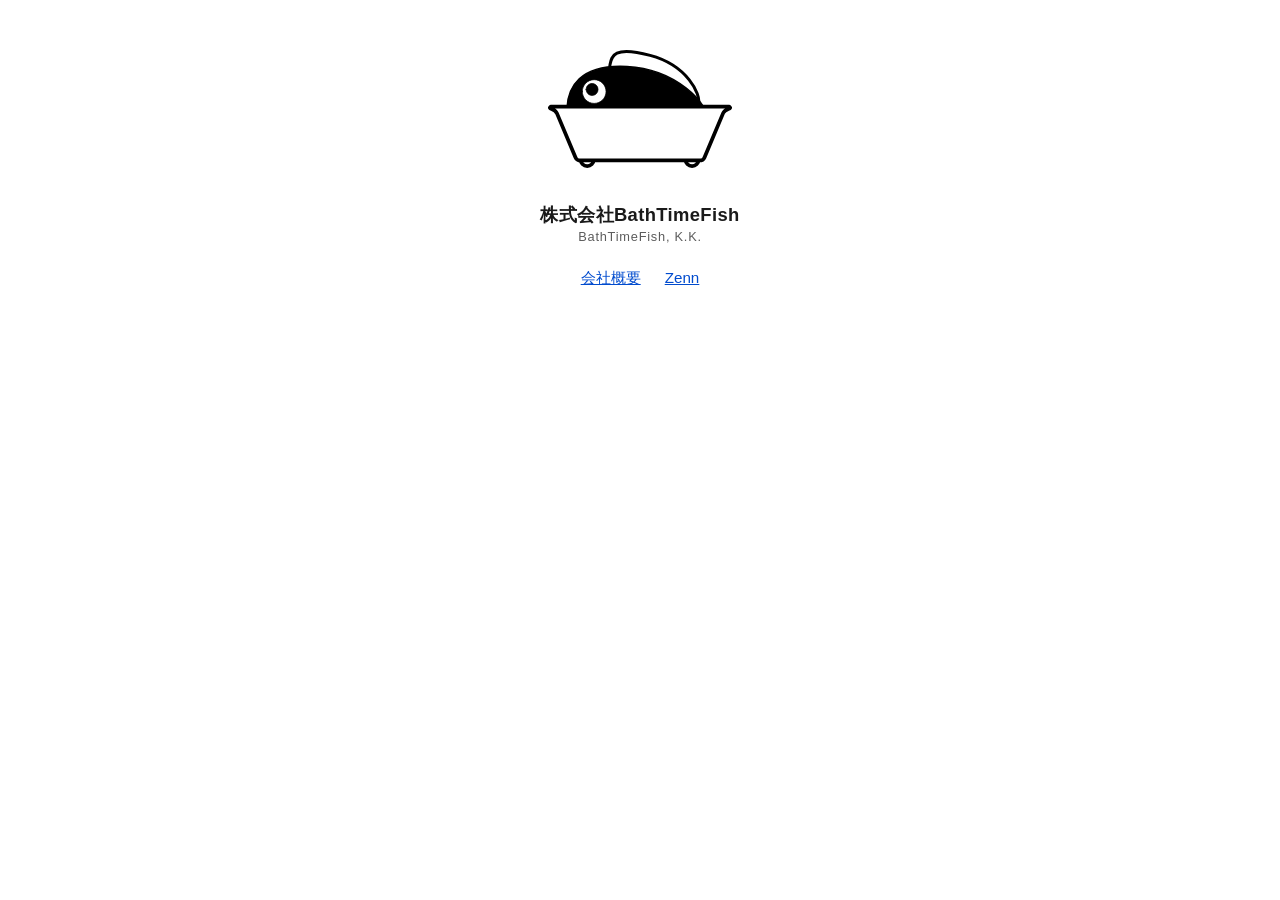
==== index.html @ 5173afb1 "add company page" ====
<!DOCTYPE html>
<html lang="ja">
<head>
<meta charset="UTF-8">
<meta name="viewport" content="width=device-width, initial-scale=1.0, maximum-scale=1.0">
<title>株式会社BathTimeFish</title>
<meta name="description" content="株式会社BathTimeFish（BathTimeFish, K.K.）— IoT・現場業務向けソフトウェアの開発。">
<link rel="shortcut icon" type="image/svg+xml" href="bathtimefish.svg">
<link rel="alternate icon" type="image/png" href="bathtimefish.png">
<link rel="stylesheet" href="css/default.css">
</head>
<body>
<main role="main">
<div id="logo"><a href="company.html"><img src="bathtimefish.svg" alt="BathTimeFish"></a></div>
<p id="company-name">株式会社BathTimeFish<span>BathTimeFish, K.K.</span></p>
<nav>
<a href="company.html">会社概要</a>
<a href="https://zenn.dev/bathtimefish">Zenn</a>
</nav>
</main>
<script>
  (function(i,s,o,g,r,a,m){i['GoogleAnalyticsObject']=r;i[r]=i[r]||function(){
  (i[r].q=i[r].q||[]).push(arguments)},i[r].l=1*new Date();a=s.createElement(o),
  m=s.getElementsByTagName(o)[0];a.async=1;a.src=g;m.parentNode.insertBefore(a,m)
  })(window,document,'script','//www.google-analytics.com/analytics.js','ga');

  ga('create', 'UA-46831912-1', 'bathtimefish.com');
  ga('send', 'pageview');

</script>
</body>
</html>
---- css/default.css ----
body {
	margin: 0;
	padding: 0;
}

main {
	text-align: center;
}

div#logo {
	margin: 50px 0 30px 0;
}

div#logo > a:hover {
	opacity: 0.7;
}
p#company-name {
	margin: 0 0 24px 0;
	font-family: -apple-system, BlinkMacSystemFont, "Hiragino Sans", "Noto Sans JP", "Yu Gothic", Meiryo, sans-serif;
	font-size: 1.15rem;
	font-weight: 700;
	letter-spacing: 0.02em;
	color: #1a1a1a;
}

p#company-name > span {
	display: block;
	margin-top: 2px;
	font-size: 0.8rem;
	font-weight: 400;
	letter-spacing: 0.06em;
	color: #5c5c5c;
}

nav > a {
	display: inline-block;
	margin: 0 10px;
	font-family: -apple-system, BlinkMacSystemFont, "Hiragino Sans", "Noto Sans JP", "Yu Gothic", Meiryo, sans-serif;
	font-size: 0.95rem;
	color: #004BCE;
}
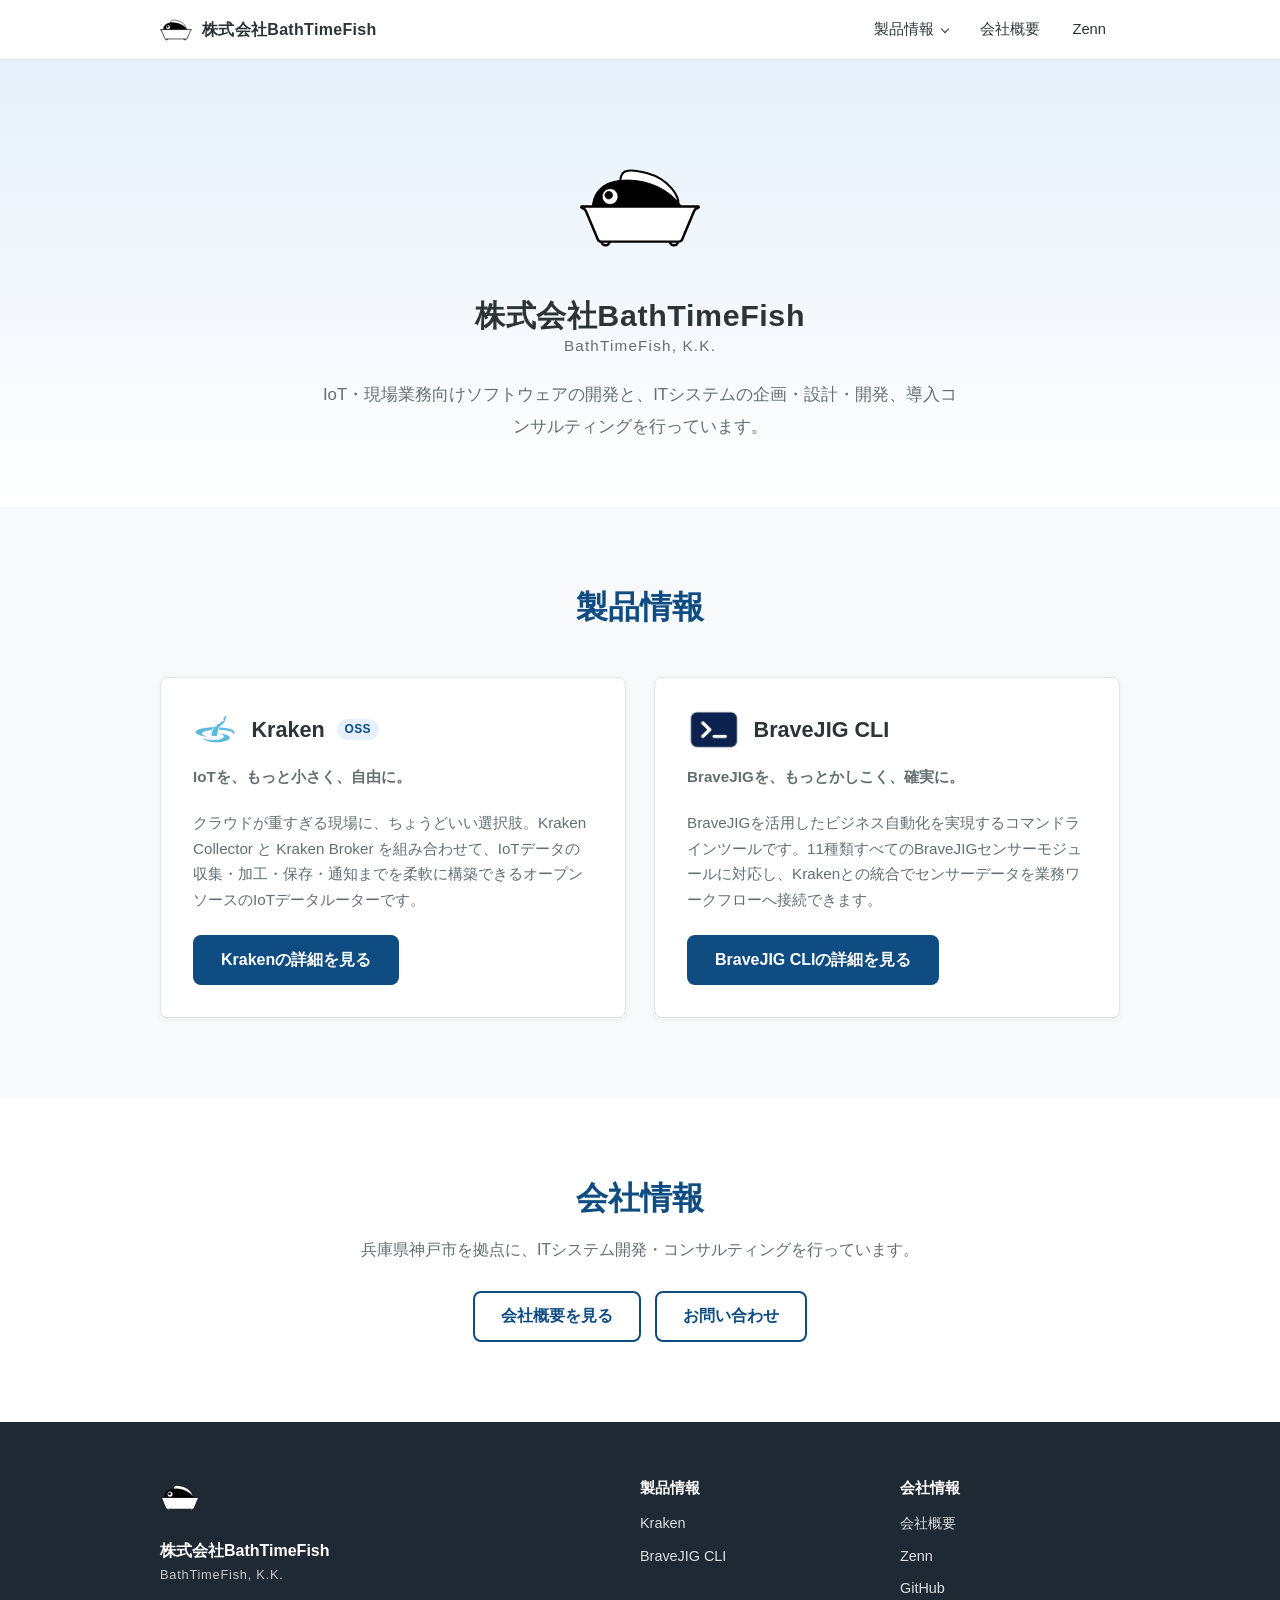
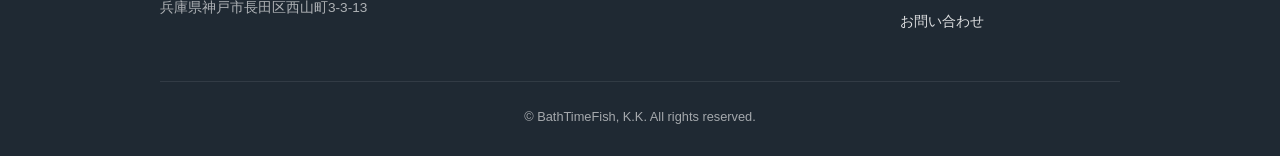
==== commit 3baf9443: "Integrate Kraken and BraveJIG CLI pages with unified corporate design - Move product pages to /krake" ====
--- a/index.html
+++ b/index.html
@@ -2,31 +2,126 @@
 <html lang="ja">
 <head>
 <meta charset="UTF-8">
-<meta name="viewport" content="width=device-width, initial-scale=1.0, maximum-scale=1.0">
+<meta name="viewport" content="width=device-width, initial-scale=1.0">
 <title>株式会社BathTimeFish</title>
-<meta name="description" content="株式会社BathTimeFish（BathTimeFish, K.K.）— IoT・現場業務向けソフトウェアの開発。">
-<link rel="shortcut icon" type="image/svg+xml" href="bathtimefish.svg">
-<link rel="alternate icon" type="image/png" href="bathtimefish.png">
-<link rel="stylesheet" href="css/default.css">
+<meta name="description" content="株式会社BathTimeFish（BathTimeFish, K.K.）— IoT・現場業務向けソフトウェアの開発。OSS IoTデータルーター「Kraken」、BraveJIG CLI を提供しています。">
+<link rel="canonical" href="https://www.bathtimefish.com/">
+<link rel="icon" type="image/svg+xml" href="/bathtimefish.svg">
+<link rel="alternate icon" type="image/png" href="/bathtimefish.png">
+<link rel="stylesheet" href="/css/site.css">
 </head>
 <body>
-<main role="main">
-<div id="logo"><a href="company.html"><img src="bathtimefish.svg" alt="BathTimeFish"></a></div>
-<p id="company-name">株式会社BathTimeFish<span>BathTimeFish, K.K.</span></p>
-<nav>
-<a href="company.html">会社概要</a>
-<a href="https://zenn.dev/bathtimefish">Zenn</a>
-</nav>
+
+<header class="site-header">
+  <div class="container site-header-inner">
+    <a class="site-brand" href="/">
+      <img src="/bathtimefish.svg" alt="" width="32" height="32">
+      <span class="site-brand-name">株式会社BathTimeFish</span>
+    </a>
+    <button class="nav-toggle" type="button" aria-controls="site-nav" aria-expanded="false" aria-label="メニュー">
+      <span></span><span></span><span></span>
+    </button>
+    <nav class="site-nav" id="site-nav" aria-label="サイトナビゲーション">
+      <ul class="site-nav-list">
+        <li>
+          <details class="nav-dropdown">
+            <summary>製品情報</summary>
+            <ul class="nav-dropdown-menu">
+              <li><a href="/kraken/">Kraken<small>OSS IoTデータルーター</small></a></li>
+              <li><a href="/bjigcli/">BraveJIG CLI<small>BraveJIG向けCLIツール</small></a></li>
+            </ul>
+          </details>
+        </li>
+        <li><a href="/company.html">会社概要</a></li>
+        <li><a href="https://zenn.dev/bathtimefish" target="_blank" rel="noopener">Zenn</a></li>
+      </ul>
+    </nav>
+  </div>
+</header>
+
+<main>
+
+  <section class="home-hero">
+    <div class="container">
+      <img src="/bathtimefish.svg" alt="BathTimeFish">
+      <h1>株式会社BathTimeFish<span class="home-name-en">BathTimeFish, K.K.</span></h1>
+      <p class="home-lead">IoT・現場業務向けソフトウェアの開発と、ITシステムの企画・設計・開発、導入コンサルティングを行っています。</p>
+    </div>
+  </section>
+
+  <section class="section section-alt" id="products">
+    <div class="container">
+      <div class="section-header">
+        <h2 class="section-title">製品情報</h2>
+      </div>
+      <div class="grid-2">
+        <article class="card card-hover product-card">
+          <div class="product-card-head">
+            <img src="/kraken/assets/kraken-logo-300.png" alt="">
+            <h3>Kraken</h3>
+            <span class="badge badge-soft">OSS</span>
+          </div>
+          <p class="product-card-tagline">IoTを、もっと小さく、自由に。</p>
+          <p class="product-card-text">クラウドが重すぎる現場に、ちょうどいい選択肢。Kraken Collector と Kraken Broker を組み合わせて、IoTデータの収集・加工・保存・通知までを柔軟に構築できるオープンソースのIoTデータルーターです。</p>
+          <a class="btn btn-primary" href="/kraken/">Krakenの詳細を見る</a>
+        </article>
+        <article class="card card-hover product-card">
+          <div class="product-card-head">
+            <img src="/bjigcli/assets/bjigcli-logo.png" alt="">
+            <h3>BraveJIG CLI</h3>
+          </div>
+          <p class="product-card-tagline">BraveJIGを、もっとかしこく、確実に。</p>
+          <p class="product-card-text">BraveJIGを活用したビジネス自動化を実現するコマンドラインツールです。11種類すべてのBraveJIGセンサーモジュールに対応し、Krakenとの統合でセンサーデータを業務ワークフローへ接続できます。</p>
+          <a class="btn btn-primary" href="/bjigcli/">BraveJIG CLIの詳細を見る</a>
+        </article>
+      </div>
+    </div>
+  </section>
+
+  <section class="section home-company" id="company">
+    <div class="container">
+      <h2 class="section-title">会社情報</h2>
+      <p>兵庫県神戸市を拠点に、ITシステム開発・コンサルティングを行っています。</p>
+      <div class="btn-group is-center">
+        <a class="btn btn-secondary" href="/company.html">会社概要を見る</a>
+        <a class="btn btn-secondary" href="https://forms.gle/X2RKJqLNiJXBfnKW8" target="_blank" rel="noopener">お問い合わせ</a>
+      </div>
+    </div>
+  </section>
+
 </main>
-<script>
-  (function(i,s,o,g,r,a,m){i['GoogleAnalyticsObject']=r;i[r]=i[r]||function(){
-  (i[r].q=i[r].q||[]).push(arguments)},i[r].l=1*new Date();a=s.createElement(o),
-  m=s.getElementsByTagName(o)[0];a.async=1;a.src=g;m.parentNode.insertBefore(a,m)
-  })(window,document,'script','//www.google-analytics.com/analytics.js','ga');
 
-  ga('create', 'UA-46831912-1', 'bathtimefish.com');
-  ga('send', 'pageview');
+<footer class="site-footer">
+  <div class="container">
+    <div class="site-footer-grid">
+      <div class="site-footer-brand">
+        <img src="/bathtimefish.svg" alt="" width="40" height="40">
+        <p class="site-footer-name">株式会社BathTimeFish<span>BathTimeFish, K.K.</span></p>
+        <p class="site-footer-address">兵庫県神戸市長田区西山町3-3-13</p>
+      </div>
+      <div>
+        <h4>製品情報</h4>
+        <ul>
+          <li><a href="/kraken/">Kraken</a></li>
+          <li><a href="/bjigcli/">BraveJIG CLI</a></li>
+        </ul>
+      </div>
+      <div>
+        <h4>会社情報</h4>
+        <ul>
+          <li><a href="/company.html">会社概要</a></li>
+          <li><a href="https://zenn.dev/bathtimefish" target="_blank" rel="noopener">Zenn</a></li>
+          <li><a href="https://github.com/bathtimefish" target="_blank" rel="noopener">GitHub</a></li>
+          <li><a href="https://forms.gle/X2RKJqLNiJXBfnKW8" target="_blank" rel="noopener">お問い合わせ</a></li>
+        </ul>
+      </div>
+    </div>
+    <div class="site-footer-bottom">
+      <p>&copy; BathTimeFish, K.K. All rights reserved.</p>
+    </div>
+  </div>
+</footer>
 
-</script>
+<script src="/js/site.js"></script>
 </body>
 </html>
--- a/css/site.css
+++ b/css/site.css
@@ -0,0 +1,445 @@
+/* ==========================================================================
+   BathTimeFish corporate site — shared stylesheet
+   Used by every page under www.bathtimefish.com.
+   Page-specific rules live next to each page (kraken/kraken.css, ...).
+   ========================================================================== */
+
+/* ---------- Design tokens ---------- */
+:root {
+  --primary: #0f4c81;
+  --primary-dark: #0a3559;
+  --primary-light: #e6f0fa;
+  --accent: #00b894;
+  --accent-light: #e0f8f3;
+
+  --text-main: #2d3436;
+  --text-muted: #636e72;
+  --text-inverse: #ffffff;
+
+  --bg-main: #ffffff;
+  --bg-alt: #f8f9fa;
+  --bg-dark: #1f2933;
+  --border: #dfe6e9;
+
+  --shadow: 0 4px 12px rgba(0, 0, 0, 0.08);
+  --shadow-hover: 0 6px 20px rgba(0, 0, 0, 0.12);
+  --shadow-soft: 0 2px 6px rgba(0, 0, 0, 0.05);
+
+  --font-sans: -apple-system, BlinkMacSystemFont, "Hiragino Sans", "Noto Sans JP",
+               "Yu Gothic", Meiryo, "Segoe UI", Roboto, Helvetica, Arial, sans-serif;
+  --font-mono: "SF Mono", Menlo, Monaco, "Courier New", monospace;
+
+  --radius: 8px;
+  --radius-pill: 999px;
+  --container: 1000px;
+  --header-h: 60px;
+  --section-y: 80px;
+  --transition: 0.2s ease;
+}
+
+/* ---------- Reset / base ---------- */
+*, *::before, *::after { box-sizing: border-box; margin: 0; padding: 0; }
+html { scroll-behavior: smooth; scroll-padding-top: calc(var(--header-h) + 56px); }
+body {
+  font-family: var(--font-sans);
+  color: var(--text-main);
+  background: var(--bg-main);
+  line-height: 1.7;
+  -webkit-font-smoothing: antialiased;
+}
+img { max-width: 100%; height: auto; display: inline-block; }
+a { color: var(--primary); text-decoration: none; }
+a:hover { text-decoration: underline; }
+ul, ol { list-style: none; }
+button { font: inherit; color: inherit; }
+h1, h2, h3, h4 { line-height: 1.3; font-weight: 700; }
+strong { font-weight: 700; }
+
+.container { max-width: var(--container); margin: 0 auto; padding: 0 20px; }
+.text-center { text-align: center; }
+.mt-lg { margin-top: 40px; }
+.visually-hidden {
+  position: absolute; width: 1px; height: 1px; overflow: hidden;
+  clip: rect(0 0 0 0); white-space: nowrap;
+}
+
+/* ---------- Site header ---------- */
+.site-header {
+  position: sticky; top: 0; z-index: 1000;
+  height: var(--header-h);
+  background: var(--bg-main);
+  border-bottom: 1px solid var(--border);
+}
+.site-header-inner {
+  position: relative;
+  height: 100%;
+  display: flex; align-items: center; justify-content: space-between; gap: 20px;
+}
+.site-brand {
+  display: flex; align-items: center; gap: 10px;
+  color: var(--text-main); font-weight: 700; letter-spacing: 0.02em;
+}
+.site-brand:hover { text-decoration: none; opacity: 0.8; }
+.site-brand img { width: 32px; height: 32px; }
+.site-brand-name { font-size: 1rem; }
+
+.site-nav-list { display: flex; align-items: center; gap: 4px; }
+.site-nav-list a,
+.nav-dropdown > summary {
+  display: block;
+  padding: 8px 14px;
+  border-radius: var(--radius);
+  color: var(--text-main);
+  font-size: 0.92rem; font-weight: 500;
+  cursor: pointer;
+  transition: background var(--transition), color var(--transition);
+}
+.site-nav-list a:hover,
+.nav-dropdown > summary:hover,
+.nav-dropdown[open] > summary { background: var(--bg-alt); color: var(--primary); text-decoration: none; }
+
+.nav-dropdown { position: relative; }
+.nav-dropdown > summary { list-style: none; }
+.nav-dropdown > summary::-webkit-details-marker { display: none; }
+.nav-dropdown > summary::after {
+  content: ""; display: inline-block; margin-left: 8px; vertical-align: 2px;
+  width: 6px; height: 6px;
+  border-right: 1.5px solid currentColor; border-bottom: 1.5px solid currentColor;
+  transform: rotate(45deg); transition: transform var(--transition);
+}
+.nav-dropdown[open] > summary::after { transform: rotate(-135deg); vertical-align: -2px; }
+.nav-dropdown-menu {
+  position: absolute; top: calc(100% + 6px); left: 0;
+  min-width: 200px;
+  padding: 8px;
+  background: var(--bg-main);
+  border: 1px solid var(--border);
+  border-radius: var(--radius);
+  box-shadow: var(--shadow);
+}
+.nav-dropdown-menu a { padding: 10px 12px; white-space: nowrap; }
+.nav-dropdown-menu a small { display: block; font-size: 0.78rem; font-weight: 400; color: var(--text-muted); }
+
+.nav-toggle {
+  display: none;
+  flex-direction: column; justify-content: center; gap: 5px;
+  width: 44px; height: 44px;
+  background: none; border: none; cursor: pointer; padding: 10px;
+}
+.nav-toggle span { display: block; width: 22px; height: 2px; background: var(--text-main); transition: transform var(--transition), opacity var(--transition); }
+.nav-toggle[aria-expanded="true"] span:nth-child(1) { transform: translateY(7px) rotate(45deg); }
+.nav-toggle[aria-expanded="true"] span:nth-child(2) { opacity: 0; }
+.nav-toggle[aria-expanded="true"] span:nth-child(3) { transform: translateY(-7px) rotate(-45deg); }
+
+/* ---------- Product page sub-navigation ---------- */
+.page-nav {
+  position: sticky; top: var(--header-h); z-index: 900;
+  background: rgba(255, 255, 255, 0.96);
+  backdrop-filter: blur(6px);
+  border-bottom: 1px solid var(--border);
+}
+.page-nav-inner { display: flex; align-items: center; gap: 24px; height: 52px; }
+.page-nav-brand {
+  display: flex; align-items: center; gap: 8px; flex-shrink: 0;
+  color: var(--text-main); font-weight: 700; font-size: 1.05rem;
+}
+.page-nav-brand:hover { text-decoration: none; opacity: 0.8; }
+.page-nav-brand img { height: 26px; width: auto; }
+.page-nav-links { display: flex; align-items: center; gap: 2px; flex: 1; min-width: 0; overflow-x: auto; scrollbar-width: none; }
+.page-nav-links::-webkit-scrollbar { display: none; }
+.page-nav-links a {
+  padding: 6px 10px; border-radius: var(--radius);
+  color: var(--text-muted); font-size: 0.85rem; font-weight: 500; white-space: nowrap;
+}
+.page-nav-links a:hover { background: var(--bg-alt); color: var(--primary); text-decoration: none; }
+.page-nav-links a.nav-cta { color: var(--primary); font-weight: 600; }
+.lang-switch {
+  flex-shrink: 0;
+  padding: 4px 10px;
+  border: 1px solid var(--border); border-radius: var(--radius);
+  color: var(--text-muted); font-size: 0.8rem;
+}
+.lang-switch:hover { background: var(--bg-alt); text-decoration: none; }
+
+/* ---------- Buttons ---------- */
+.btn {
+  display: inline-block;
+  padding: 12px 26px;
+  border: 2px solid transparent; border-radius: var(--radius);
+  font-size: 1rem; font-weight: 600; text-align: center; line-height: 1.4;
+  cursor: pointer; transition: background var(--transition), color var(--transition), box-shadow var(--transition);
+}
+.btn:hover { text-decoration: none; }
+.btn-primary { background: var(--primary); color: var(--text-inverse); border-color: var(--primary); }
+.btn-primary:hover { background: var(--primary-dark); border-color: var(--primary-dark); color: var(--text-inverse); box-shadow: var(--shadow-hover); }
+.btn-secondary { background: var(--bg-main); color: var(--primary); border-color: var(--primary); }
+.btn-secondary:hover { background: var(--primary-light); }
+.btn-large { padding: 16px 36px; font-size: 1.1rem; }
+.btn-group { display: flex; flex-wrap: wrap; gap: 14px; }
+.btn-group.is-center { justify-content: center; }
+
+/* ---------- Sections ---------- */
+.section { padding: var(--section-y) 0; }
+.section-alt { background: var(--bg-alt); }
+.section-highlight { background: var(--primary-light); }
+.section-band { background: linear-gradient(180deg, var(--bg-main) 0%, var(--primary-light) 50%, var(--bg-main) 100%); }
+.section-cta { background: linear-gradient(135deg, var(--primary) 0%, var(--primary-dark) 100%); color: var(--text-inverse); }
+.section-cta a:not(.btn) { color: var(--text-inverse); }
+
+.section-header { text-align: center; margin-bottom: 48px; }
+.section-title { text-align: center; font-size: 2rem; color: var(--primary); margin-bottom: 16px; }
+.section-header .section-title:last-child { margin-bottom: 0; }
+.section-lead {
+  text-align: center; max-width: 780px; margin: 0 auto 48px;
+  font-size: 1.05rem; line-height: 1.8; color: var(--text-muted);
+}
+.section-header .section-lead { margin-bottom: 0; }
+.section-note { text-align: center; margin-top: 32px; color: var(--text-muted); }
+.section-cta .section-title, .section-cta .section-lead { color: var(--text-inverse); }
+.section-cta .section-lead { opacity: 0.92; }
+
+/* ---------- Product hero ---------- */
+.hero { padding: 64px 0; background: linear-gradient(135deg, var(--primary-light) 0%, var(--bg-main) 100%); }
+.hero-grid { display: grid; grid-template-columns: 1fr 1fr; gap: 56px; align-items: center; }
+.hero-title { font-size: 2.5rem; line-height: 1.2; color: var(--primary); margin-bottom: 16px; }
+.hero-sub { font-size: 1.2rem; font-weight: 400; color: var(--text-muted); margin-bottom: 20px; line-height: 1.5; }
+.hero-text { font-size: 1rem; line-height: 1.8; margin-bottom: 20px; }
+.hero-note { color: var(--text-muted); font-size: 0.95rem; margin-bottom: 28px; }
+.hero-content > .btn-group { margin-top: 28px; }
+.hero-visual { text-align: center; }
+.hero-visual img { border-radius: var(--radius); }
+.hero-visual .is-photo { box-shadow: var(--shadow); }
+
+/* ---------- Grids ---------- */
+.grid-2 { display: grid; grid-template-columns: repeat(2, 1fr); gap: 28px; }
+.grid-3 { display: grid; grid-template-columns: repeat(3, 1fr); gap: 24px; }
+.grid-auto { display: grid; grid-template-columns: repeat(auto-fit, minmax(280px, 1fr)); gap: 28px; }
+.grid-auto-sm { grid-template-columns: repeat(auto-fit, minmax(200px, 1fr)); gap: 20px; }
+.grid-auto-lg { grid-template-columns: repeat(auto-fit, minmax(300px, 1fr)); }
+
+/* ---------- Cards ---------- */
+.card {
+  background: var(--bg-main);
+  border: 1px solid var(--border);
+  border-radius: var(--radius);
+  padding: 28px;
+  box-shadow: var(--shadow-soft);
+  transition: transform var(--transition), box-shadow var(--transition), border-color var(--transition);
+}
+.card h3, .card-title { font-size: 1.15rem; color: var(--primary); margin-bottom: 10px; }
+.card p, .card-text { font-size: 0.95rem; color: var(--text-muted); line-height: 1.7; }
+.card p + p { margin-top: 10px; }
+.card-icon { font-size: 2.5rem; line-height: 1; margin-bottom: 16px; display: block; }
+.card-hover:hover { transform: translateY(-4px); box-shadow: var(--shadow-hover); }
+.card-center { text-align: center; }
+.card-alt { background: var(--bg-alt); }
+.card-accent { border-left: 4px solid var(--accent); }
+.card-highlight { background: var(--primary-light); border-color: var(--primary); }
+.card-outline { border-color: var(--primary); }
+.card-top { border-top: 4px solid var(--primary); }
+.card-span { grid-column: 1 / -1; }
+
+/* ---------- Small components ---------- */
+.badge {
+  display: inline-block; padding: 4px 12px;
+  background: var(--primary); color: var(--text-inverse);
+  border-radius: var(--radius-pill);
+  font-size: 0.75rem; font-weight: 600; line-height: 1.4; letter-spacing: 0.02em;
+}
+.badge-soft { background: var(--primary-light); color: var(--primary); padding: 2px 8px; }
+
+.tag-list { display: flex; flex-wrap: wrap; gap: 8px; margin-top: 16px; }
+.tag-list.is-center { justify-content: center; }
+.tag {
+  font-size: 0.8rem; padding: 4px 12px;
+  background: var(--bg-alt); border: 1px solid var(--border); border-radius: var(--radius-pill);
+}
+
+.notice {
+  padding: 14px 16px;
+  background: var(--accent-light);
+  border-left: 4px solid var(--accent);
+  border-radius: var(--radius);
+  margin-bottom: 16px;
+}
+.notice-info { background: var(--primary-light); border-left-color: var(--primary); }
+.notice-inverse { background: rgba(255, 255, 255, 0.18); border-left-color: rgba(255, 255, 255, 0.7); }
+
+.check-list li {
+  position: relative; padding: 8px 0 8px 26px;
+  font-size: 0.95rem; line-height: 1.6;
+}
+.check-list li::before {
+  content: "\2713"; position: absolute; left: 0; top: 8px;
+  color: var(--accent); font-weight: 700;
+}
+.check-list.is-muted li { color: var(--text-muted); }
+.bullet-list { list-style: disc; padding-left: 22px; }
+.bullet-list li { margin-bottom: 6px; font-size: 0.95rem; }
+
+/* Flow diagram: step -> step -> step */
+.flow {
+  display: flex; align-items: center; justify-content: center; flex-wrap: wrap; gap: 12px;
+  padding: 28px; margin: 32px 0;
+  background: var(--bg-alt); border-radius: var(--radius);
+}
+.flow-step {
+  padding: 12px 20px;
+  background: var(--bg-main);
+  border: 2px solid var(--border); border-radius: var(--radius);
+  font-size: 0.9rem; font-weight: 600; white-space: nowrap;
+}
+.flow-step-highlight { background: var(--primary); color: var(--text-inverse); border-color: var(--primary); }
+.flow-arrow { color: var(--text-muted); font-size: 1.25rem; font-weight: 700; }
+.flow-on-light { background: var(--bg-main); border: 1px solid var(--border); }
+
+/* Data table */
+.table-wrap { overflow-x: auto; margin-bottom: 40px; }
+.data-table {
+  width: 100%; border-collapse: collapse;
+  background: var(--bg-main);
+  border-radius: var(--radius); overflow: hidden;
+  box-shadow: var(--shadow);
+}
+.data-table thead { background: var(--primary); color: var(--text-inverse); }
+.data-table th, .data-table td { padding: 14px 16px; text-align: left; border-bottom: 1px solid var(--border); font-size: 0.9rem; }
+.data-table th { font-weight: 600; }
+.data-table tbody tr:hover { background: var(--bg-alt); }
+.data-table tbody tr:last-child td { border-bottom: none; }
+
+/* FAQ accordion */
+.faq-list { max-width: 800px; margin: 0 auto; }
+.faq-item {
+  background: var(--bg-main);
+  border: 1px solid var(--border); border-radius: var(--radius);
+  margin-bottom: 14px; overflow: hidden;
+  box-shadow: var(--shadow-soft);
+}
+.faq-q {
+  width: 100%; padding: 18px 22px;
+  background: none; border: none; text-align: left;
+  display: flex; justify-content: space-between; align-items: center; gap: 16px;
+  font-size: 1rem; font-weight: 600; color: var(--primary);
+  cursor: pointer; transition: background var(--transition);
+}
+.faq-q:hover { background: var(--bg-alt); }
+.faq-icon { flex-shrink: 0; font-size: 1.5rem; font-weight: 300; line-height: 1; transition: transform var(--transition); }
+.faq-item.active .faq-icon { transform: rotate(45deg); }
+.faq-a { max-height: 0; overflow: hidden; transition: max-height 0.3s ease; }
+.faq-item.active .faq-a { max-height: 600px; }
+.faq-a p { padding: 0 22px 20px; font-size: 0.95rem; line-height: 1.7; color: var(--text-muted); }
+
+/* CTA section building blocks */
+.cta-content { max-width: 800px; margin: 0 auto; text-align: center; }
+.cta-title { font-size: 2rem; margin-bottom: 20px; }
+.cta-text { font-size: 1rem; line-height: 1.8; margin-bottom: 20px; opacity: 0.95; }
+.cta-box {
+  background: rgba(255, 255, 255, 0.1);
+  border: 1px solid rgba(255, 255, 255, 0.18);
+  border-radius: var(--radius);
+  padding: 28px; margin: 28px auto; text-align: left;
+}
+.cta-box h3 { text-align: center; font-size: 1.2rem; margin-bottom: 16px; }
+.cta-box .check-list li::before { color: var(--text-inverse); }
+
+/* ---------- Top page ---------- */
+.home-hero { padding: 88px 0 64px; text-align: center; background: linear-gradient(180deg, var(--primary-light) 0%, var(--bg-main) 100%); }
+.home-hero img { width: 120px; height: 120px; margin-bottom: 20px; }
+.home-hero h1 { font-size: 1.9rem; letter-spacing: 0.02em; margin-bottom: 4px; }
+.home-hero .home-name-en { display: block; color: var(--text-muted); font-size: 0.95rem; font-weight: 400; letter-spacing: 0.08em; margin-bottom: 24px; }
+.home-hero .home-lead { max-width: 640px; margin: 0 auto; color: var(--text-muted); font-size: 1.05rem; line-height: 1.9; }
+
+.product-card { display: flex; flex-direction: column; padding: 32px; }
+.product-card-head { display: flex; align-items: center; gap: 12px; margin-bottom: 14px; }
+.product-card-head img { height: 40px; width: auto; }
+.product-card-head h3, .product-card-head .product-card-name { font-size: 1.35rem; color: var(--text-main); margin: 0; }
+.product-card-tagline { font-size: 1.05rem; font-weight: 600; color: var(--primary); margin-bottom: 10px; }
+.product-card-text { flex: 1; margin-bottom: 22px; }
+.product-card .btn { align-self: flex-start; }
+
+.home-company { text-align: center; }
+.home-company p { max-width: 640px; margin: 0 auto 28px; color: var(--text-muted); }
+
+/* ---------- Company profile page ---------- */
+.page-header { padding: 56px 0 40px; text-align: center; }
+.page-header h1 { font-size: 1.9rem; color: var(--primary); margin-bottom: 8px; }
+.page-header .page-subtitle { color: var(--text-muted); font-size: 0.95rem; letter-spacing: 0.06em; }
+.article { max-width: 760px; margin: 0 auto; padding: 0 20px 80px; }
+.article h2 {
+  margin: 48px 0 16px; padding-bottom: 8px;
+  border-bottom: 1px solid var(--border);
+  font-size: 1.15rem; color: var(--primary); letter-spacing: 0.04em;
+}
+.article h2:first-child { margin-top: 0; }
+.profile-table { width: 100%; border-collapse: collapse; }
+.profile-table th, .profile-table td {
+  padding: 14px 4px; border-bottom: 1px solid var(--border);
+  text-align: left; vertical-align: top; font-size: 0.95rem;
+}
+.profile-table th { width: 34%; font-weight: 600; color: var(--text-muted); white-space: nowrap; }
+.profile-table th .en { display: block; margin-top: -2px; font-size: 0.78rem; font-weight: 400; letter-spacing: 0.02em; }
+.profile-table td .en { display: block; color: var(--text-muted); font-size: 0.85rem; }
+.article .bullet-list li .en { display: block; color: var(--text-muted); font-size: 0.85rem; }
+
+/* ---------- Site footer ---------- */
+.site-footer { background: var(--bg-dark); color: rgba(255, 255, 255, 0.85); padding: 56px 0 28px; font-size: 0.9rem; }
+.site-footer a { color: rgba(255, 255, 255, 0.85); }
+.site-footer a:hover { color: #fff; }
+.site-footer-grid { display: grid; grid-template-columns: 2fr 1fr 1fr; gap: 40px; margin-bottom: 40px; }
+.site-footer-brand img { width: 40px; height: 40px; margin-bottom: 12px; }
+.site-footer-name { font-weight: 700; font-size: 1rem; color: #fff; }
+.site-footer-name span { display: block; font-weight: 400; font-size: 0.8rem; letter-spacing: 0.06em; opacity: 0.75; }
+.site-footer-address { margin-top: 10px; font-size: 0.85rem; opacity: 0.75; }
+.site-footer h4 { color: #fff; font-size: 0.95rem; margin-bottom: 14px; }
+.site-footer li { margin-bottom: 8px; }
+.site-footer-bottom { padding-top: 24px; border-top: 1px solid rgba(255, 255, 255, 0.12); text-align: center; font-size: 0.8rem; opacity: 0.7; }
+.site-footer-bottom p + p { margin-top: 6px; }
+
+/* ---------- Responsive ---------- */
+@media (max-width: 900px) {
+  .grid-3 { grid-template-columns: repeat(2, 1fr); }
+}
+@media (max-width: 768px) {
+  :root { --section-y: 56px; }
+  .nav-toggle { display: flex; }
+  .site-nav {
+    display: none;
+    position: absolute; top: var(--header-h); left: 0; right: 0;
+    background: var(--bg-main);
+    border-bottom: 1px solid var(--border);
+    box-shadow: var(--shadow);
+    padding: 8px 12px 16px;
+  }
+  .site-nav.is-open { display: block; }
+  .site-nav-list { flex-direction: column; align-items: stretch; gap: 0; }
+  .site-nav-list a, .nav-dropdown > summary { padding: 12px 14px; font-size: 1rem; }
+  .nav-dropdown-menu { position: static; min-width: 0; border: none; box-shadow: none; padding: 0 0 4px 12px; }
+  .nav-dropdown-menu a { padding: 10px 14px; }
+
+  .page-nav-inner { gap: 12px; }
+  .page-nav-brand .badge { display: none; }
+
+  .hero { padding: 40px 0; }
+  .hero-grid { grid-template-columns: 1fr; gap: 32px; }
+  .hero-title { font-size: 1.9rem; }
+  .section-title, .cta-title { font-size: 1.55rem; }
+  .grid-2, .grid-3 { grid-template-columns: 1fr; }
+  .btn-group { flex-direction: column; }
+  .btn-group .btn { width: 100%; }
+  .flow { flex-direction: column; }
+  .flow-arrow { transform: rotate(90deg); }
+  .data-table th, .data-table td { padding: 10px 8px; font-size: 0.8rem; }
+
+  .home-hero { padding: 56px 0 40px; }
+  .home-hero h1 { font-size: 1.5rem; }
+  .profile-table th, .profile-table td { display: block; width: 100%; }
+  .profile-table th { padding-bottom: 0; border-bottom: none; }
+  .profile-table td { padding-top: 4px; }
+
+  .site-footer-grid { grid-template-columns: 1fr; gap: 28px; }
+}
+
+@media print {
+  .site-header, .page-nav, .nav-toggle, .btn, .site-footer { display: none; }
+  .section { page-break-inside: avoid; }
+}
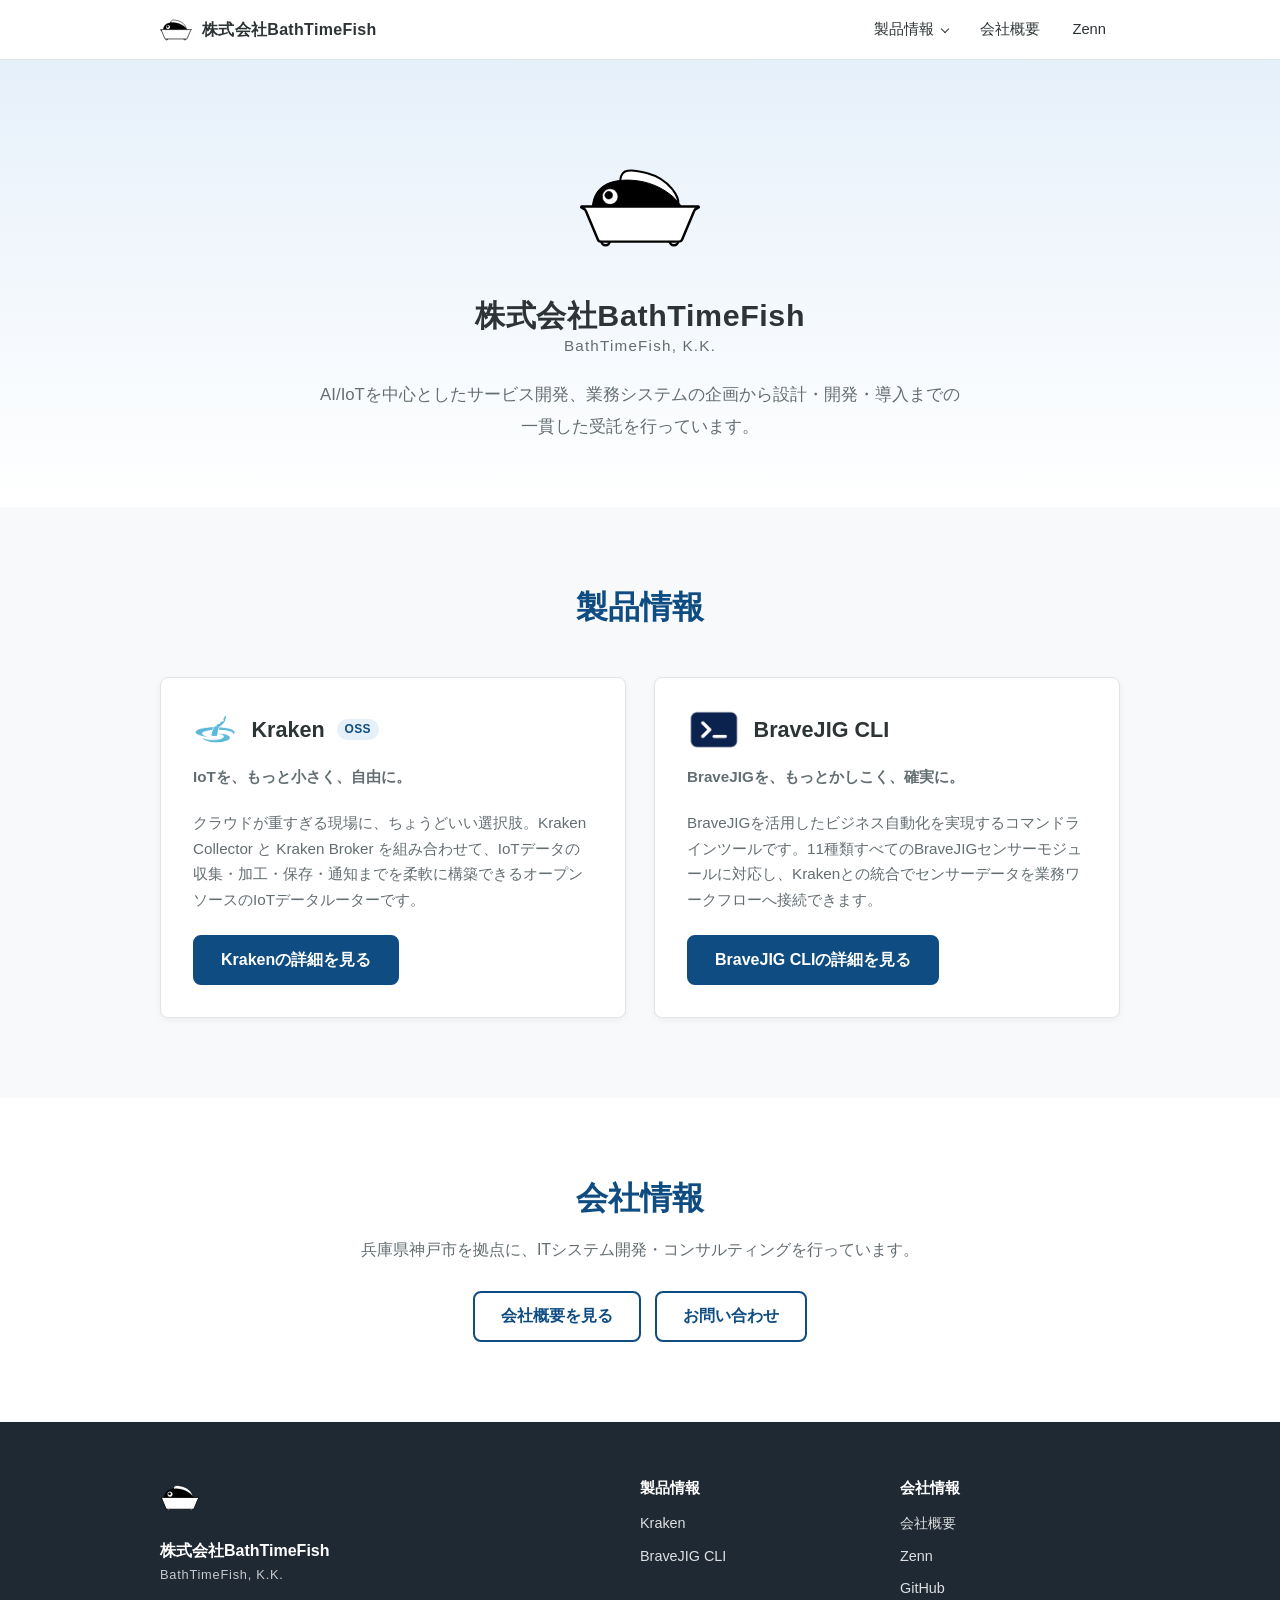
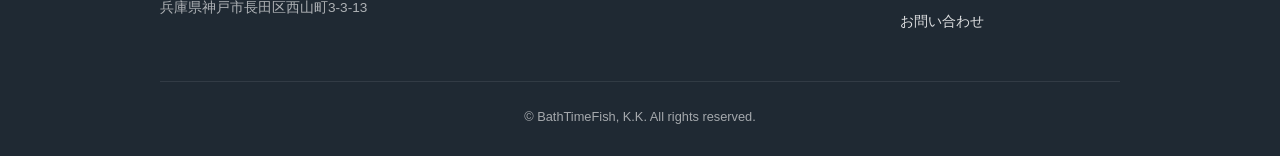
==== commit 130354e7: "Update top page lead text Co-Authored-By: Claude Fable 5.1 <noreply@anthropic.com> Claude-Session: h" ====
--- a/index.html
+++ b/index.html
@@ -45,7 +45,7 @@
     <div class="container">
       <img src="/bathtimefish.svg" alt="BathTimeFish">
       <h1>株式会社BathTimeFish<span class="home-name-en">BathTimeFish, K.K.</span></h1>
-      <p class="home-lead">IoT・現場業務向けソフトウェアの開発と、ITシステムの企画・設計・開発、導入コンサルティングを行っています。</p>
+      <p class="home-lead">AI/IoTを中心としたサービス開発、業務システムの企画から設計・開発・導入までの一貫した受託を行っています。</p>
     </div>
   </section>
 
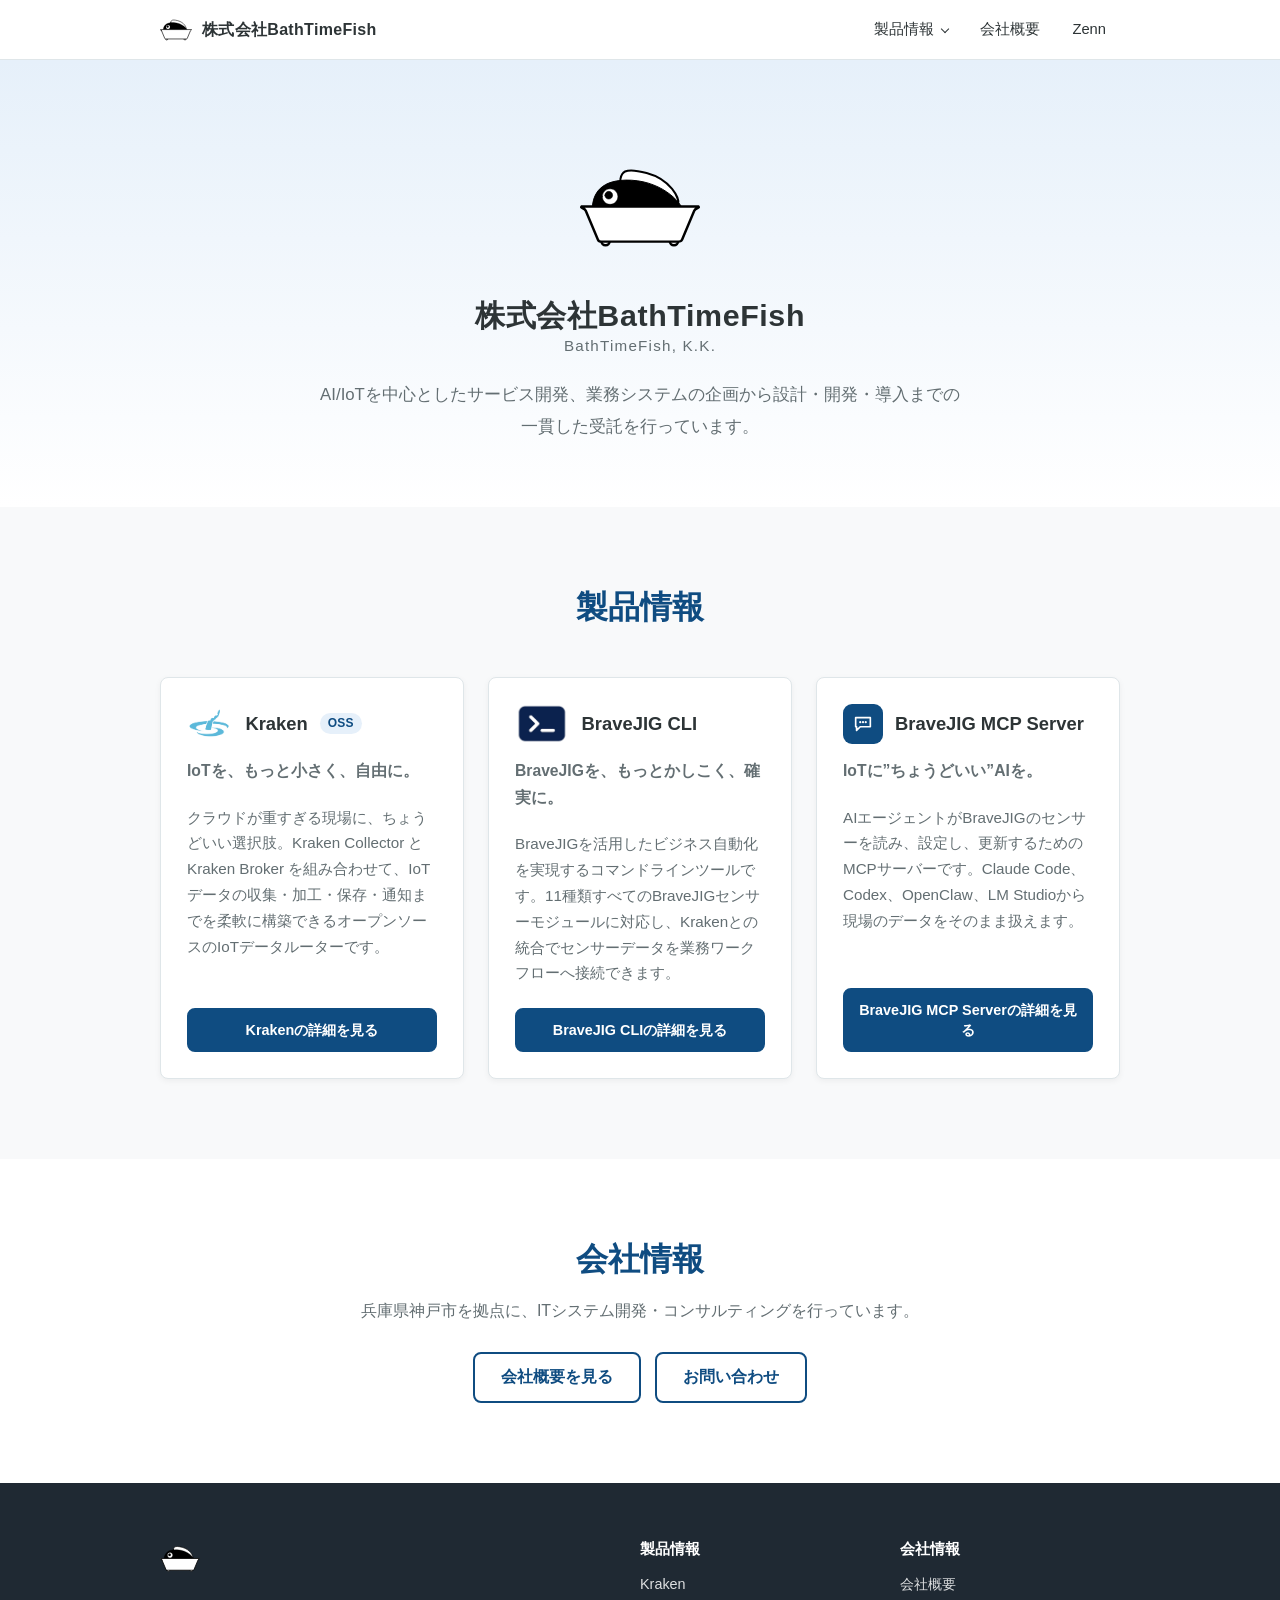
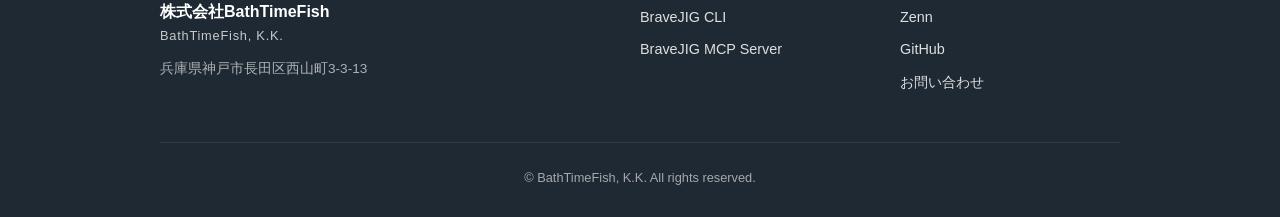
==== commit 686ec991: "Prototype BraveJIG MCP Server product page - Add bjigmcp/ with a chat-style hero demo, capabilities," ====
--- a/index.html
+++ b/index.html
@@ -4,7 +4,7 @@
 <meta charset="UTF-8">
 <meta name="viewport" content="width=device-width, initial-scale=1.0">
 <title>株式会社BathTimeFish</title>
-<meta name="description" content="株式会社BathTimeFish（BathTimeFish, K.K.）— IoT・現場業務向けソフトウェアの開発。OSS IoTデータルーター「Kraken」、BraveJIG CLI を提供しています。">
+<meta name="description" content="株式会社BathTimeFish（BathTimeFish, K.K.）— AI/IoTを中心としたサービス開発、業務システムの企画から設計・開発・導入までの一貫した受託を行っています。OSS IoTデータルーター「Kraken」、BraveJIG CLI を提供しています。">
 <link rel="canonical" href="https://www.bathtimefish.com/">
 <link rel="icon" type="image/svg+xml" href="/bathtimefish.svg">
 <link rel="alternate icon" type="image/png" href="/bathtimefish.png">
@@ -29,6 +29,7 @@
             <ul class="nav-dropdown-menu">
               <li><a href="/kraken/">Kraken<small>OSS IoTデータルーター</small></a></li>
               <li><a href="/bjigcli/">BraveJIG CLI<small>BraveJIG向けCLIツール</small></a></li>
+              <li><a href="/bjigmcp/">BraveJIG MCP Server<small>AIエージェント向けMCPサーバー</small></a></li>
             </ul>
           </details>
         </li>
@@ -54,7 +55,7 @@
       <div class="section-header">
         <h2 class="section-title">製品情報</h2>
       </div>
-      <div class="grid-2">
+      <div class="grid-3 product-grid">
         <article class="card card-hover product-card">
           <div class="product-card-head">
             <img src="/kraken/assets/kraken-logo-300.png" alt="">
@@ -73,6 +74,15 @@
           <p class="product-card-tagline">BraveJIGを、もっとかしこく、確実に。</p>
           <p class="product-card-text">BraveJIGを活用したビジネス自動化を実現するコマンドラインツールです。11種類すべてのBraveJIGセンサーモジュールに対応し、Krakenとの統合でセンサーデータを業務ワークフローへ接続できます。</p>
           <a class="btn btn-primary" href="/bjigcli/">BraveJIG CLIの詳細を見る</a>
+        </article>
+        <article class="card card-hover product-card">
+          <div class="product-card-head">
+            <span class="product-card-icon" aria-hidden="true"><svg viewBox="0 0 24 24"><path d="M4 5h16v10H9l-4 4v-4H4z"/><circle cx="9" cy="10" r="1.2"/><circle cx="12" cy="10" r="1.2"/><circle cx="15" cy="10" r="1.2"/></svg></span>
+            <h3>BraveJIG MCP Server</h3>
+          </div>
+          <p class="product-card-tagline">IoTに”ちょうどいい”AIを。</p>
+          <p class="product-card-text">AIエージェントがBraveJIGのセンサーを読み、設定し、更新するためのMCPサーバーです。Claude Code、Codex、OpenClaw、LM Studioから現場のデータをそのまま扱えます。</p>
+          <a class="btn btn-primary" href="/bjigmcp/">BraveJIG MCP Serverの詳細を見る</a>
         </article>
       </div>
     </div>
@@ -104,6 +114,7 @@
         <ul>
           <li><a href="/kraken/">Kraken</a></li>
           <li><a href="/bjigcli/">BraveJIG CLI</a></li>
+          <li><a href="/bjigmcp/">BraveJIG MCP Server</a></li>
         </ul>
       </div>
       <div>
--- a/css/site.css
+++ b/css/site.css
@@ -352,6 +352,13 @@
 .product-card { display: flex; flex-direction: column; padding: 32px; }
 .product-card-head { display: flex; align-items: center; gap: 12px; margin-bottom: 14px; }
 .product-card-head img { height: 40px; width: auto; }
+.product-card-icon { display: inline-flex; align-items: center; justify-content: center; width: 40px; height: 40px; border-radius: 9px; background: var(--primary); color: #fff; }
+.product-card-icon svg { width: 22px; height: 22px; fill: none; stroke: currentColor; stroke-width: 1.8; stroke-linejoin: round; }
+.product-card-icon svg circle { fill: currentColor; stroke: none; }
+.product-grid .product-card { padding: 26px; }
+.product-grid .product-card-head h3 { font-size: 1.15rem; }
+.product-grid .product-card-tagline { font-size: 0.98rem; }
+.product-grid .product-card .btn { align-self: stretch; padding: 10px 14px; font-size: 0.9rem; }
 .product-card-head h3, .product-card-head .product-card-name { font-size: 1.35rem; color: var(--text-main); margin: 0; }
 .product-card-tagline { font-size: 1.05rem; font-weight: 600; color: var(--primary); margin-bottom: 10px; }
 .product-card-text { flex: 1; margin-bottom: 22px; }
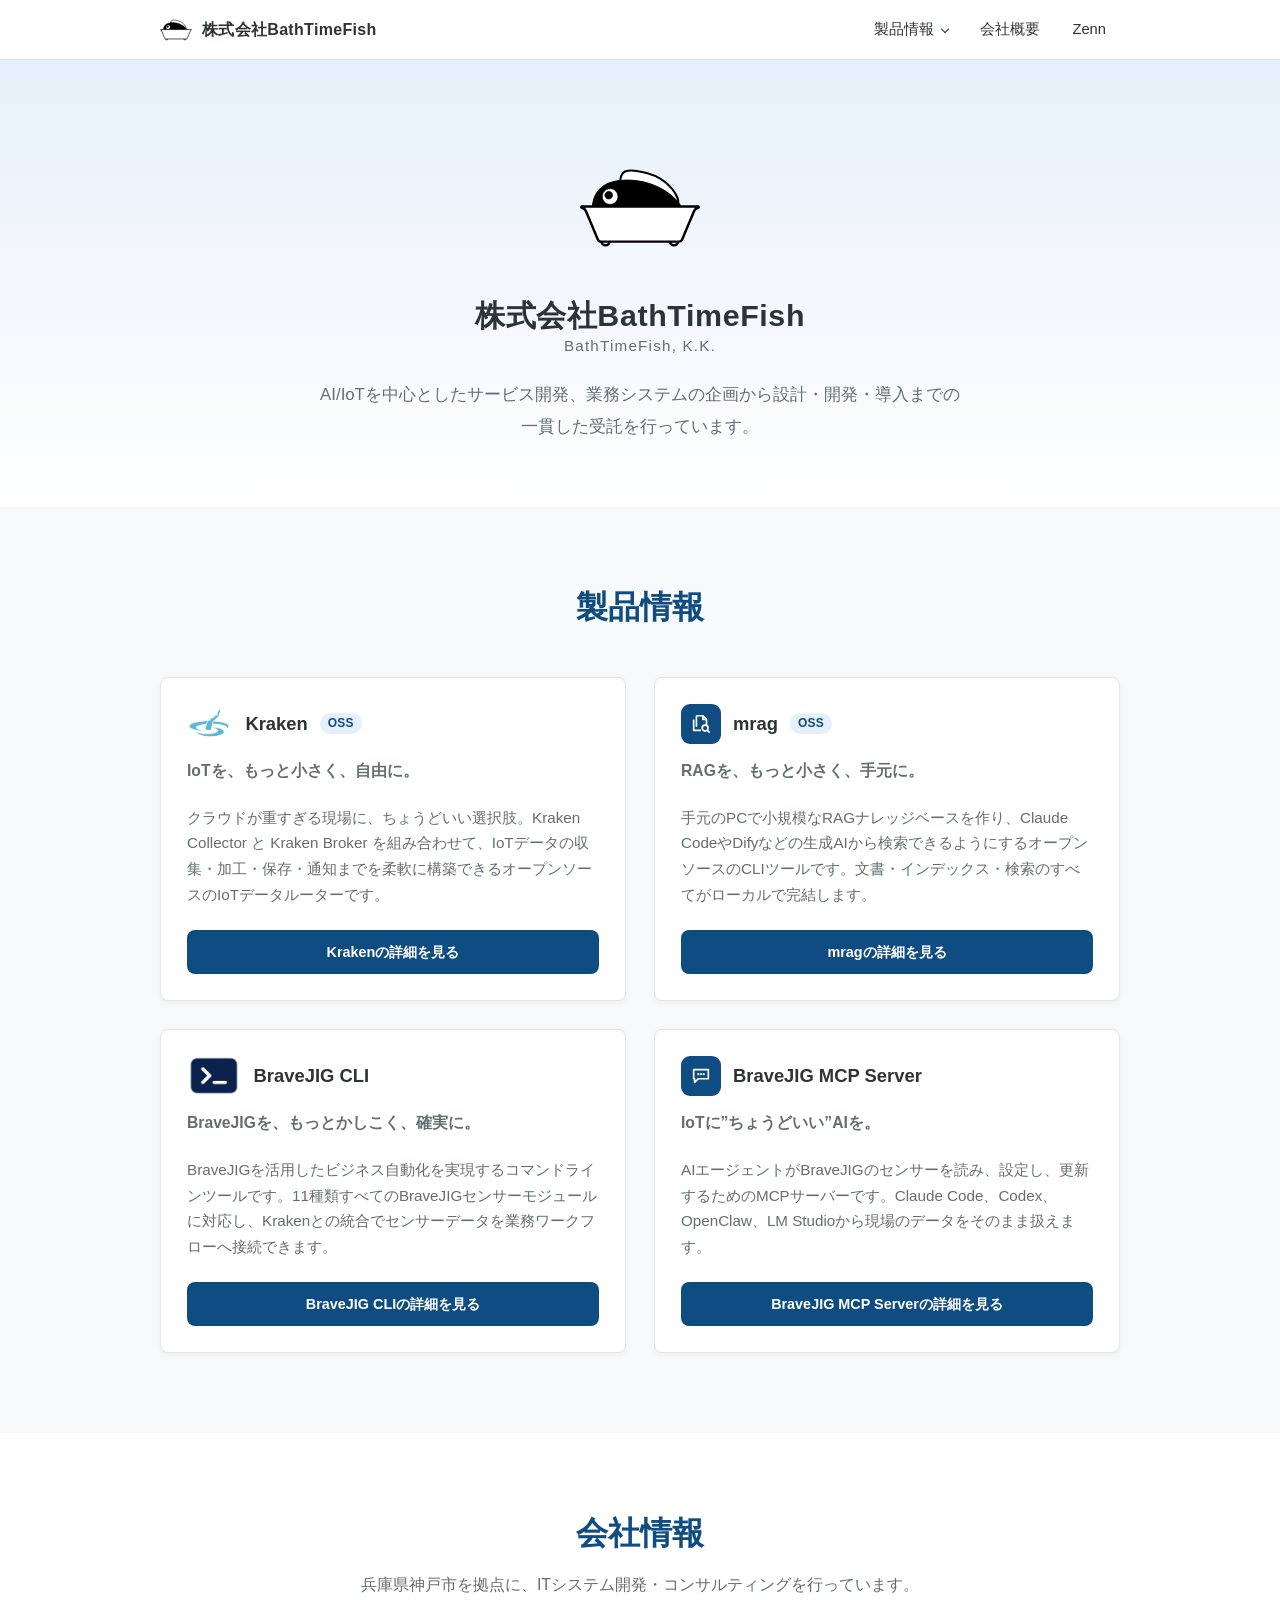
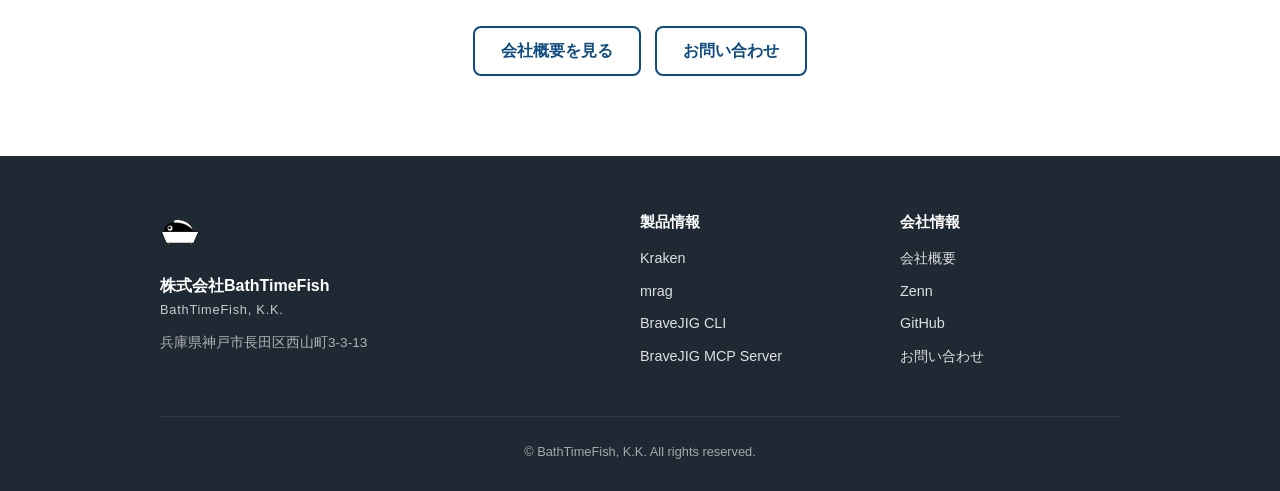
==== commit 93168a34: "Add mrag product page (OSS local-first RAG CLI) - mrag/: JA page with terminal-demo hero, compare ta" ====
--- a/index.html
+++ b/index.html
@@ -4,7 +4,7 @@
 <meta charset="UTF-8">
 <meta name="viewport" content="width=device-width, initial-scale=1.0">
 <title>株式会社BathTimeFish</title>
-<meta name="description" content="株式会社BathTimeFish（BathTimeFish, K.K.）— AI/IoTを中心としたサービス開発、業務システムの企画から設計・開発・導入までの一貫した受託を行っています。OSS IoTデータルーター「Kraken」、BraveJIG CLI を提供しています。">
+<meta name="description" content="株式会社BathTimeFish（BathTimeFish, K.K.）— AI/IoTを中心としたサービス開発、業務システムの企画から設計・開発・導入までの一貫した受託を行っています。OSS IoTデータルーター「Kraken」、OSS ローカルRAG構築ツール「mrag」、BraveJIG CLI / BraveJIG MCP Server を提供しています。">
 <link rel="canonical" href="https://www.bathtimefish.com/">
 <link rel="icon" type="image/svg+xml" href="/bathtimefish.svg">
 <link rel="alternate icon" type="image/png" href="/bathtimefish.png">
@@ -28,6 +28,7 @@
             <summary>製品情報</summary>
             <ul class="nav-dropdown-menu">
               <li><a href="/kraken/">Kraken<small>OSS IoTデータルーター</small></a></li>
+              <li><a href="/mrag/">mrag<small>OSS ローカルRAG構築ツール</small></a></li>
               <li><a href="/bjigcli/">BraveJIG CLI<small>BraveJIG向けCLIツール</small></a></li>
               <li><a href="/bjigmcp/">BraveJIG MCP Server<small>AIエージェント向けMCPサーバー</small></a></li>
             </ul>
@@ -55,7 +56,7 @@
       <div class="section-header">
         <h2 class="section-title">製品情報</h2>
       </div>
-      <div class="grid-3 product-grid">
+      <div class="grid-2 product-grid">
         <article class="card card-hover product-card">
           <div class="product-card-head">
             <img src="/kraken/assets/kraken-logo-300.png" alt="">
@@ -65,6 +66,16 @@
           <p class="product-card-tagline">IoTを、もっと小さく、自由に。</p>
           <p class="product-card-text">クラウドが重すぎる現場に、ちょうどいい選択肢。Kraken Collector と Kraken Broker を組み合わせて、IoTデータの収集・加工・保存・通知までを柔軟に構築できるオープンソースのIoTデータルーターです。</p>
           <a class="btn btn-primary" href="/kraken/">Krakenの詳細を見る</a>
+        </article>
+        <article class="card card-hover product-card">
+          <div class="product-card-head">
+            <span class="product-card-icon" aria-hidden="true"><svg viewBox="0 0 24 24"><path d="M7 3h7l4 4v6"/><path d="M14 3v4h4"/><path d="M7 3v12"/><path d="M4 7v12h8"/><path d="M19.7 16.5a3.2 3.2 0 1 1-6.4 0 3.2 3.2 0 0 1 6.4 0z"/><path d="M19 19l2.5 2.5"/></svg></span>
+            <h3>mrag</h3>
+            <span class="badge badge-soft">OSS</span>
+          </div>
+          <p class="product-card-tagline">RAGを、もっと小さく、手元に。</p>
+          <p class="product-card-text">手元のPCで小規模なRAGナレッジベースを作り、Claude CodeやDifyなどの生成AIから検索できるようにするオープンソースのCLIツールです。文書・インデックス・検索のすべてがローカルで完結します。</p>
+          <a class="btn btn-primary" href="/mrag/">mragの詳細を見る</a>
         </article>
         <article class="card card-hover product-card">
           <div class="product-card-head">
@@ -113,6 +124,7 @@
         <h4>製品情報</h4>
         <ul>
           <li><a href="/kraken/">Kraken</a></li>
+          <li><a href="/mrag/">mrag</a></li>
           <li><a href="/bjigcli/">BraveJIG CLI</a></li>
           <li><a href="/bjigmcp/">BraveJIG MCP Server</a></li>
         </ul>
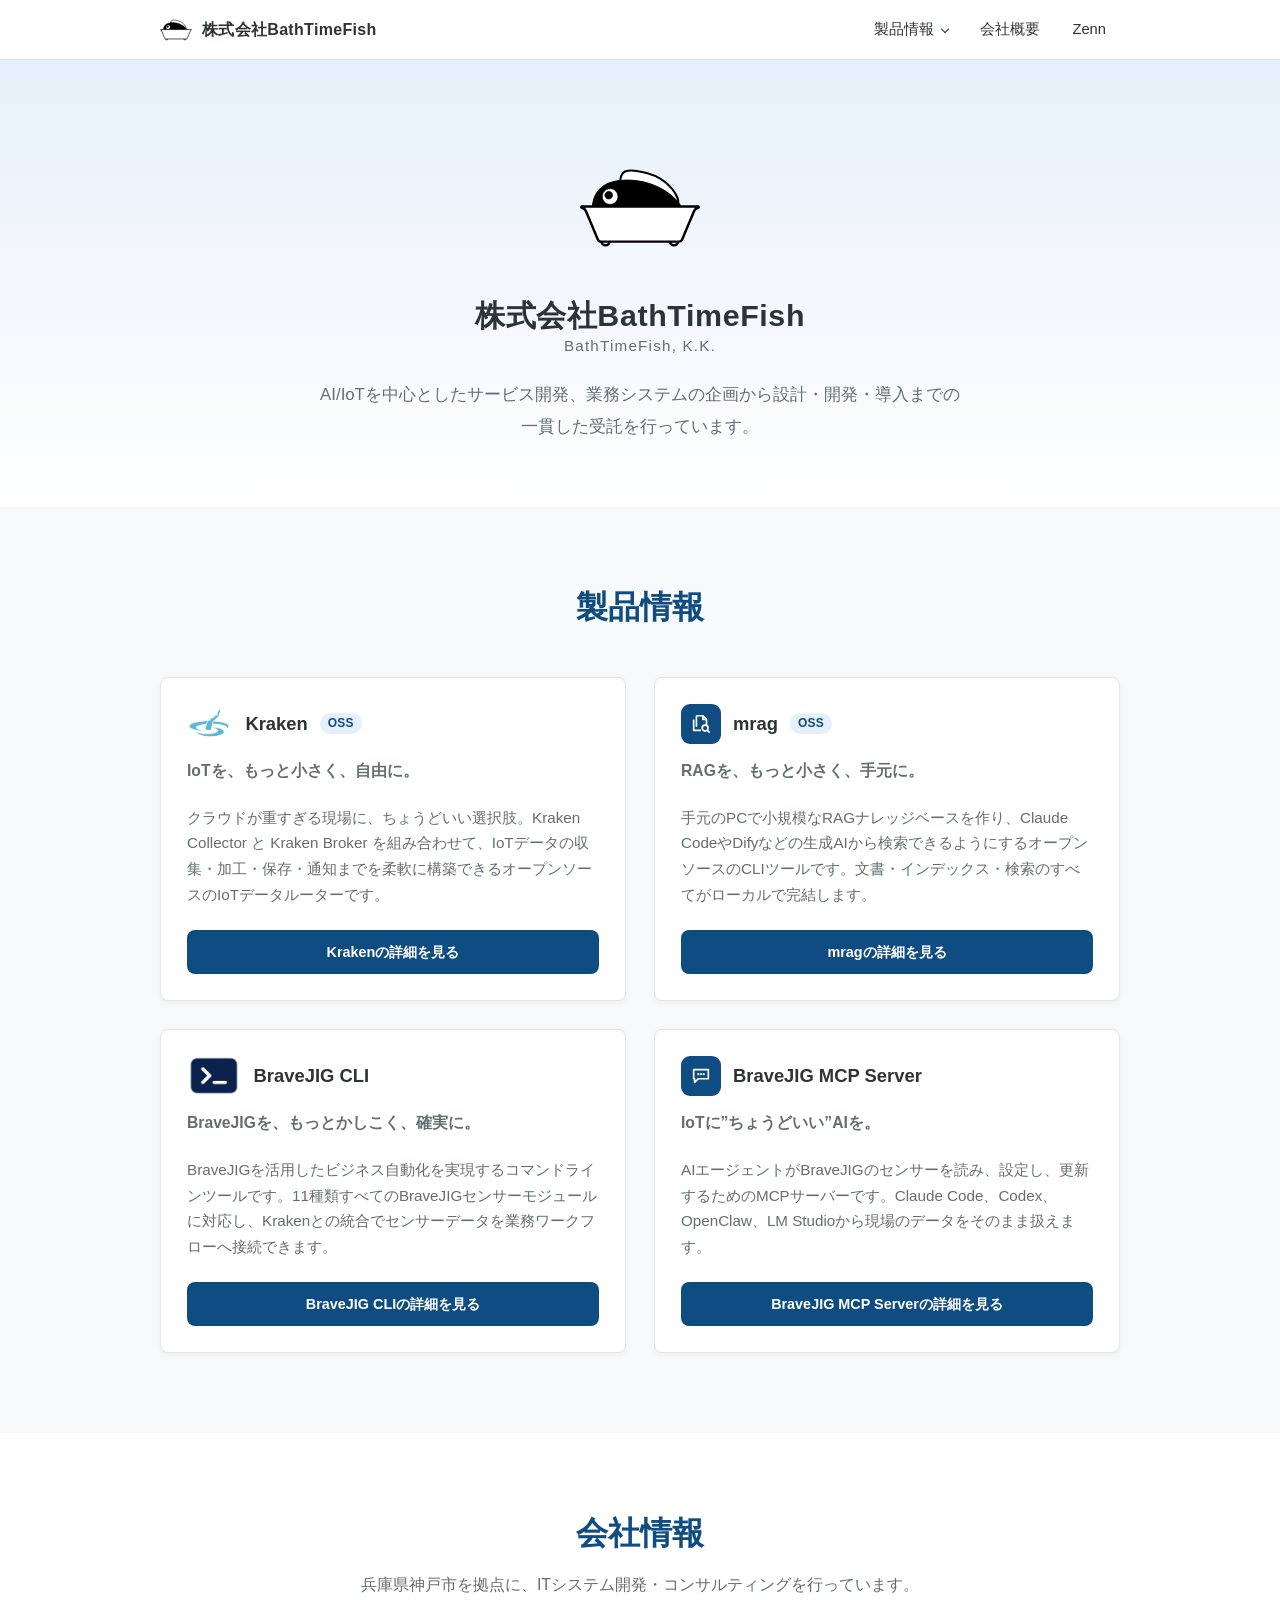
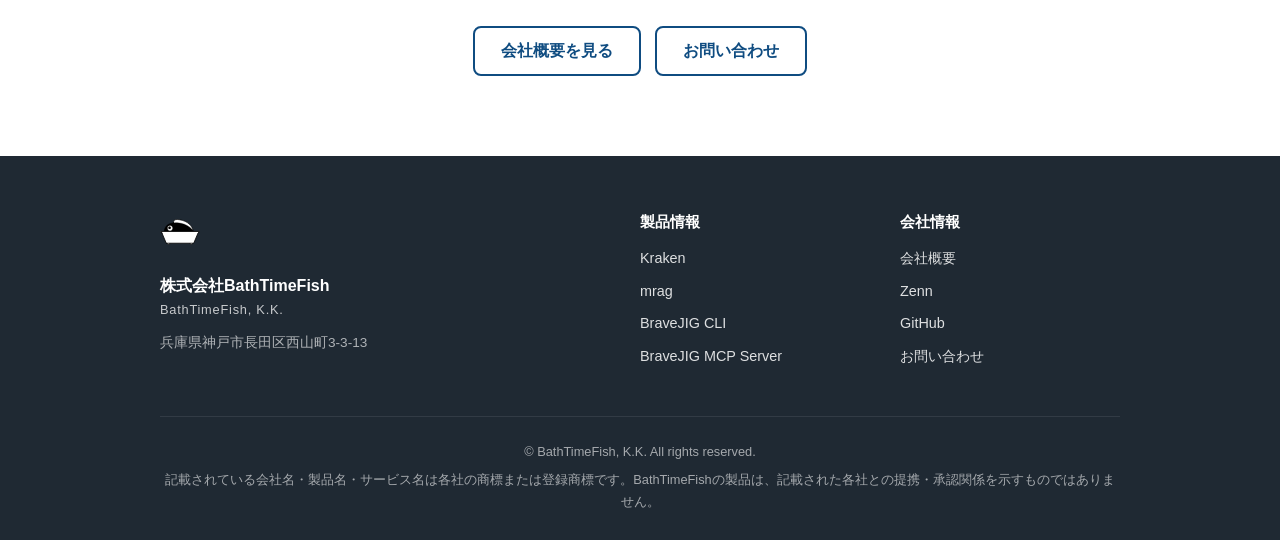
==== commit 0396d574: "Add trademark notice to all page footers; cite Anthropic Contextual Retrieval article on mrag page" ====
--- a/index.html
+++ b/index.html
@@ -141,6 +141,7 @@
     </div>
     <div class="site-footer-bottom">
       <p>&copy; BathTimeFish, K.K. All rights reserved.</p>
+      <p>記載されている会社名・製品名・サービス名は各社の商標または登録商標です。BathTimeFishの製品は、記載された各社との提携・承認関係を示すものではありません。</p>
     </div>
   </div>
 </footer>
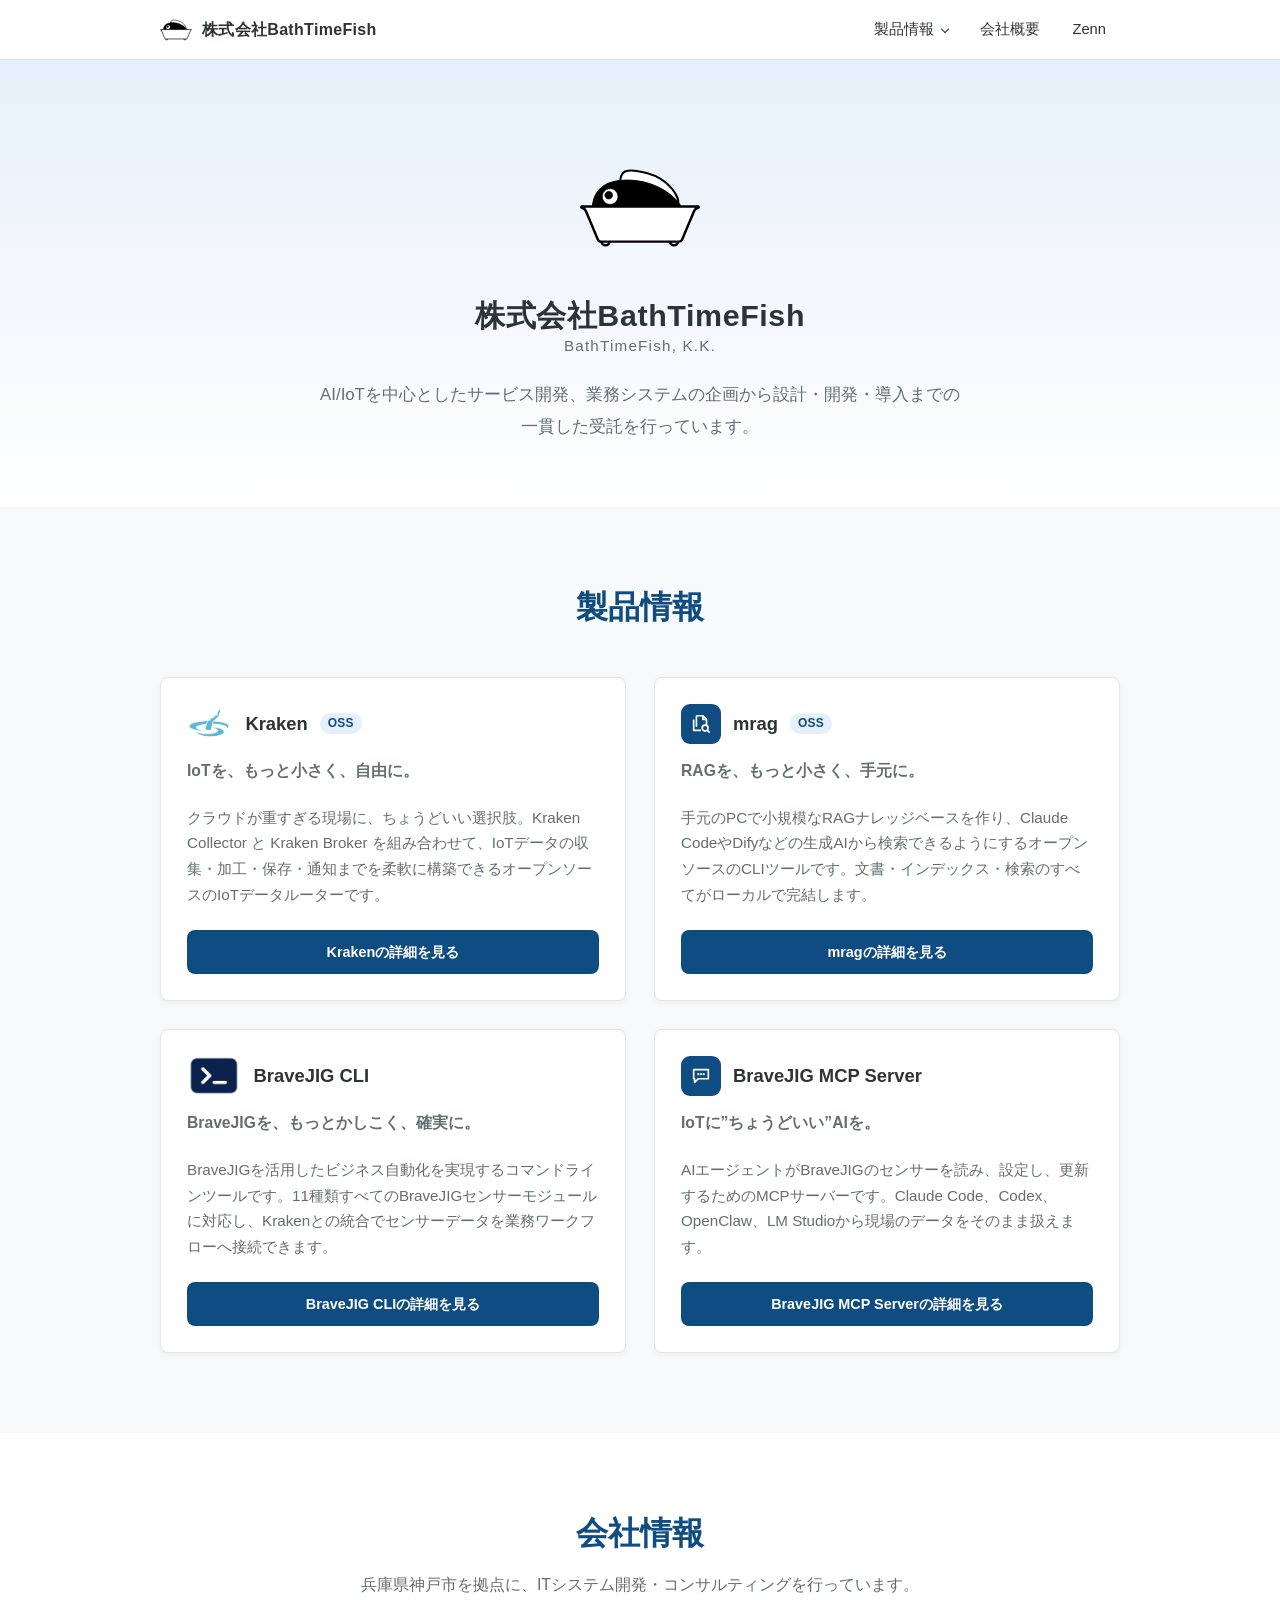
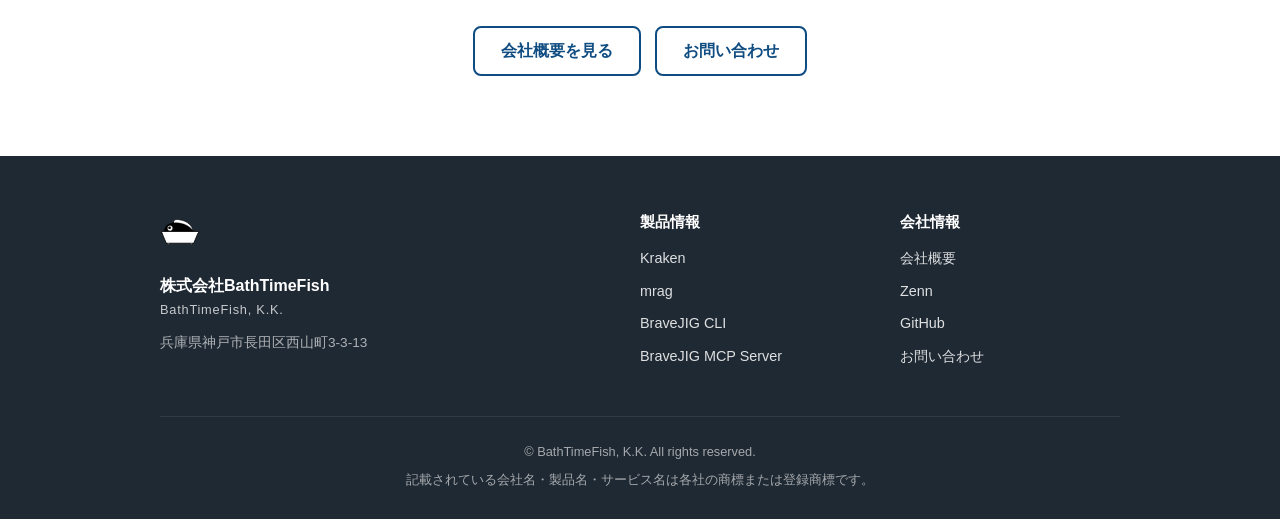
==== commit 407a56be: "Trademark notice: keep generic wording on BraveJIG/Kraken pages (BraveJIG partnership is real); non-" ====
--- a/index.html
+++ b/index.html
@@ -141,7 +141,7 @@
     </div>
     <div class="site-footer-bottom">
       <p>&copy; BathTimeFish, K.K. All rights reserved.</p>
-      <p>記載されている会社名・製品名・サービス名は各社の商標または登録商標です。BathTimeFishの製品は、記載された各社との提携・承認関係を示すものではありません。</p>
+      <p>記載されている会社名・製品名・サービス名は各社の商標または登録商標です。</p>
     </div>
   </div>
 </footer>
